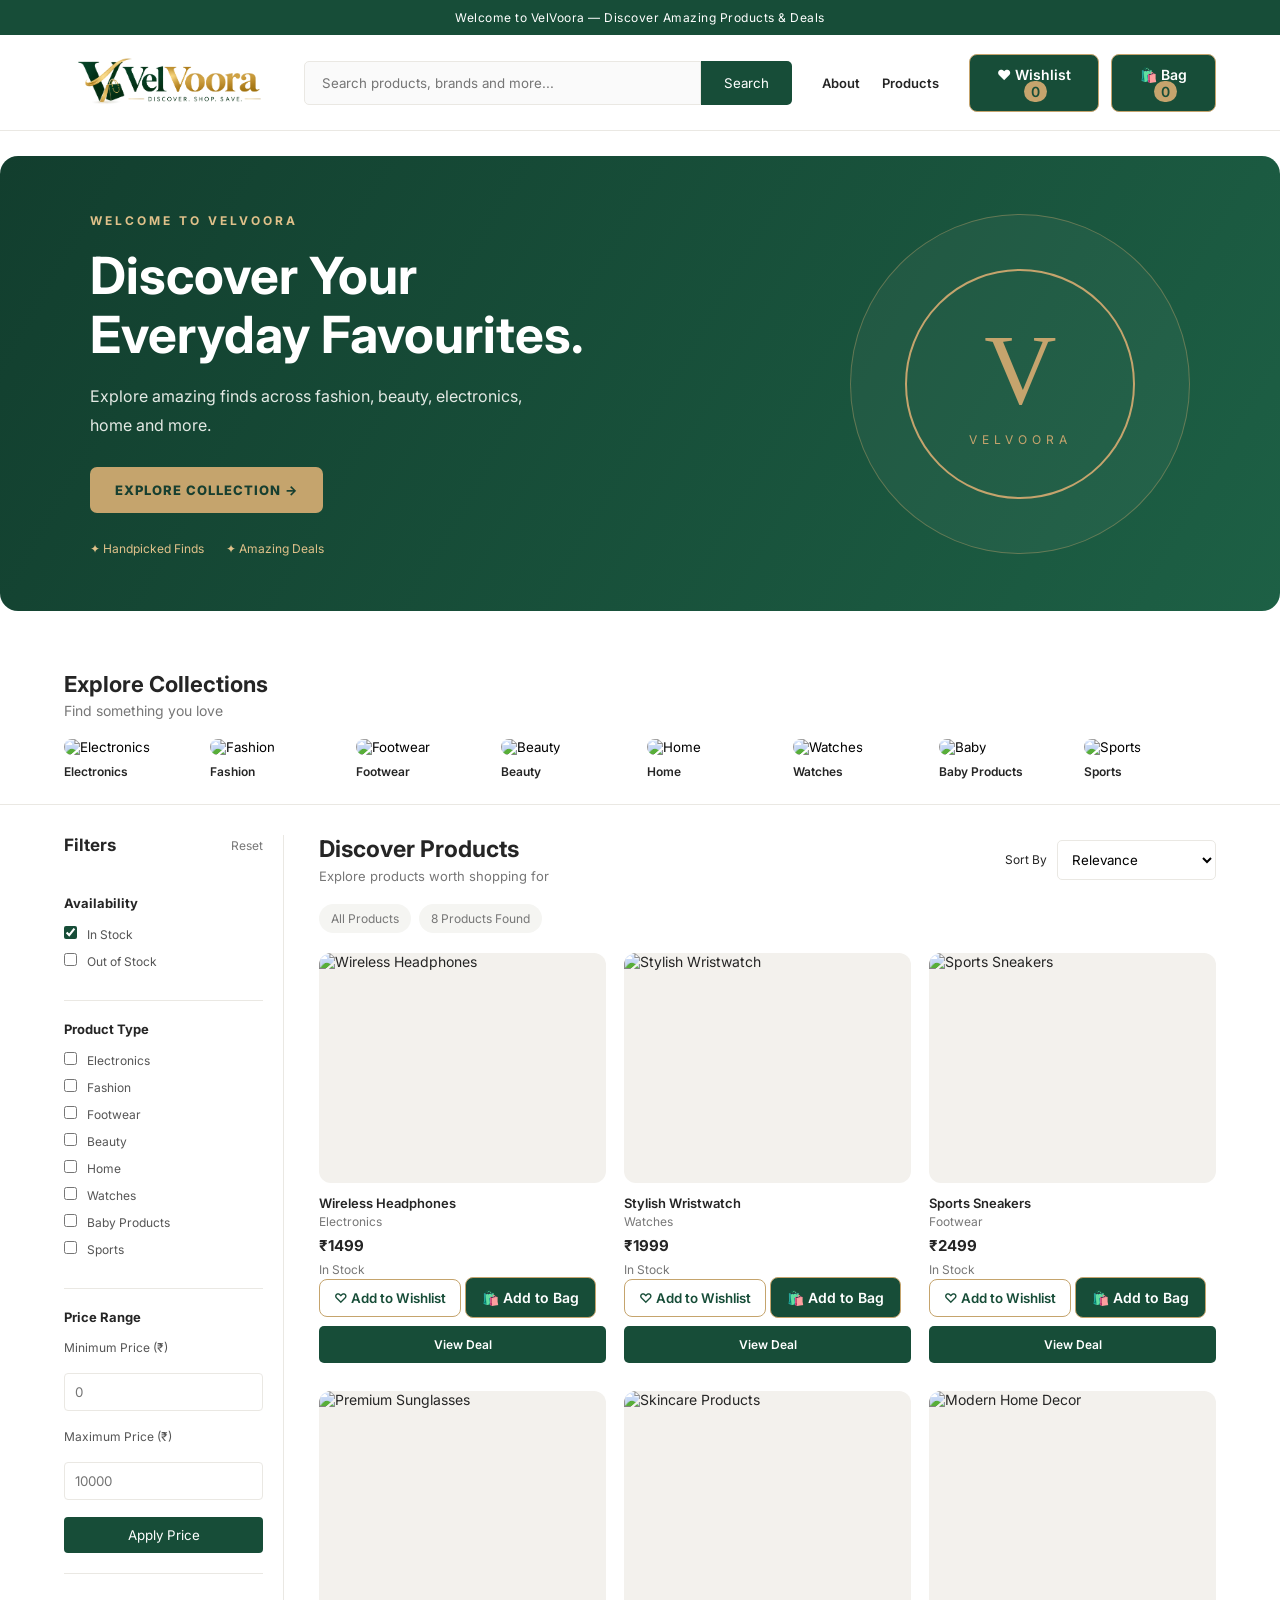
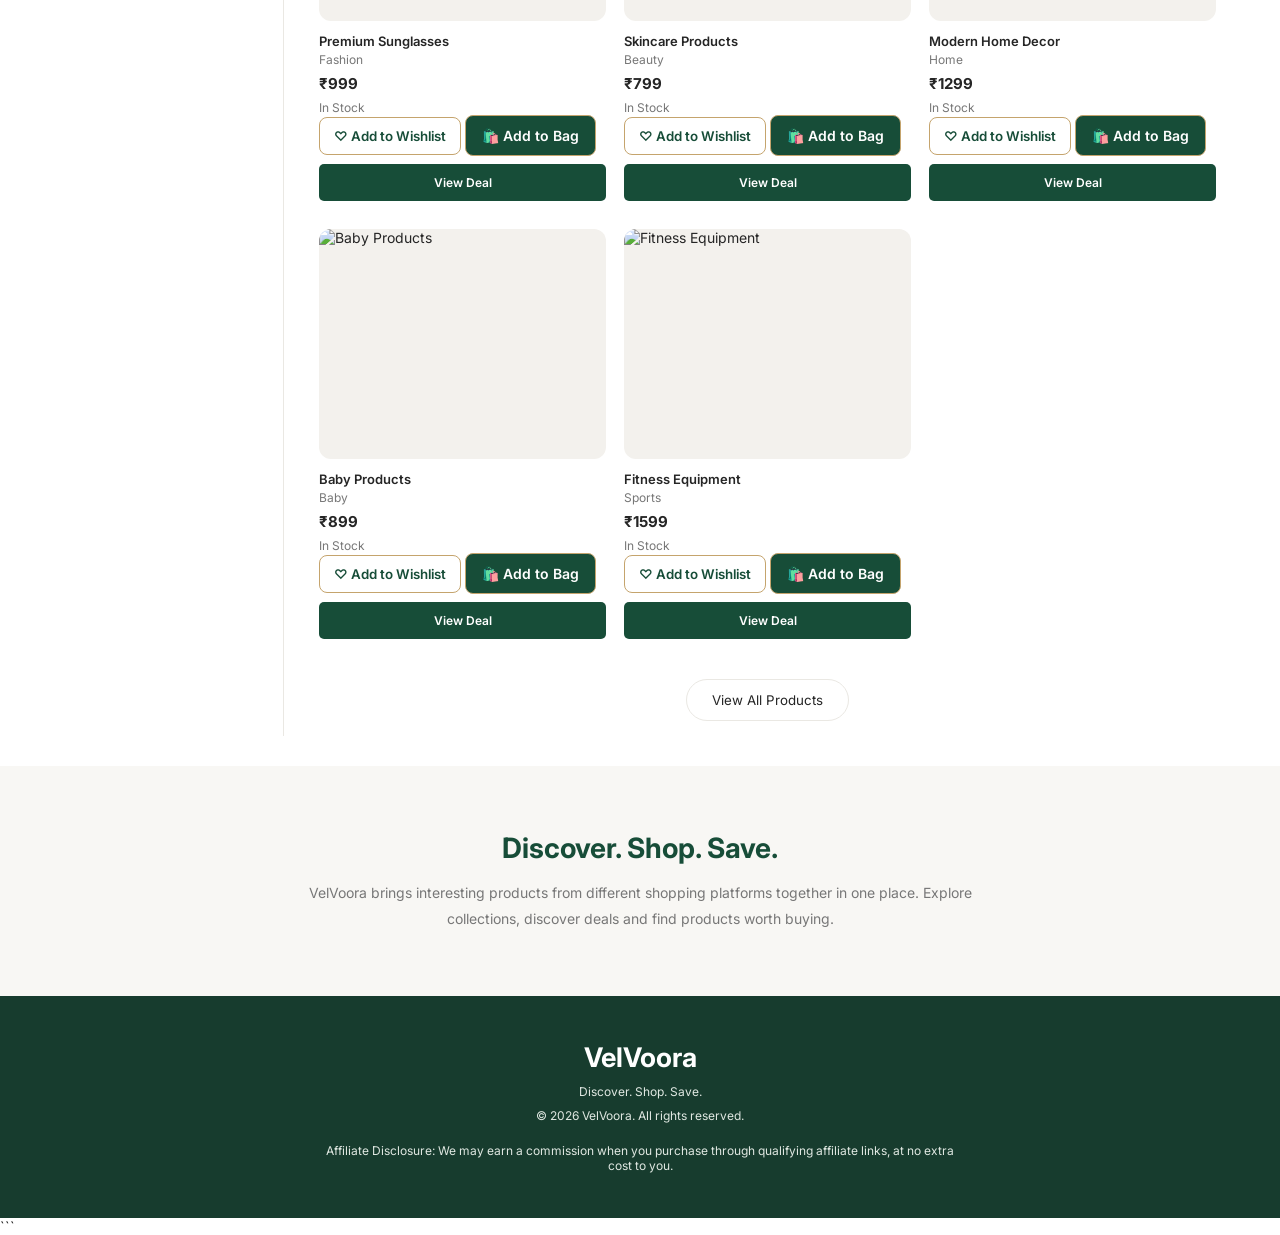
==== index.html @ d13cd53c "Add files via upload" ====
<!DOCTYPE html>

<html lang="en">
<head>
    <meta charset="UTF-8">
    <meta name="viewport" content="width=device-width, initial-scale=1.0">
    <title>VelVoora | Discover. Shop. Save.</title>
    <link rel="stylesheet" href="style.css">
    <link rel="preconnect" href="https://fonts.googleapis.com">
    <link href="https://fonts.googleapis.com/css2?family=Inter:wght@400;500;600;700;800&display=swap" rel="stylesheet">
</head>

<body>

<!-- Announcement Bar -->
<div class="top-bar">
    Welcome to VelVoora — Discover Amazing Products & Deals
</div>

<!-- Main Header -->
<header class="main-header">
    <a href="#" class="logo">
    <img src="./velvoora-logo.png" alt="VelVoora Logo">
</a>

    <div class="search-box">
        <input type="text" id="searchInput"
            placeholder="Search products, brands and more...">
        <button onclick="searchProducts()">Search</button>
    </div>

    <div class="header-actions">
        <a href="#about">About</a>
        <a href="#products">Products</a>
    </div>
    <div class="shopping-actions">
    <button class="header-action" onclick="showWishlist()">
        ❤️ Wishlist <span id="wishlistCount">0</span>
    </button>

    <button class="header-action" onclick="showCart()">
        🛍️ Bag <span id="cartCount">0</span>
    </button>
</div>
</header>
<!-- VELVOORA PREMIUM HERO BANNER -->

<section class="hero-banner">

    <div class="hero-content">

        <span class="hero-tag">WELCOME TO VELVOORA</span>

        <h1>Discover Your<br>Everyday Favourites.</h1>

        <p>
            Explore amazing finds across fashion, beauty,
            electronics, home and more.
        </p>

        <a href="#products" class="hero-button">
            EXPLORE COLLECTION →
        </a>

        <div class="hero-features">
            <span>✦ Handpicked Finds</span>
            <span>✦ Amazing Deals</span>
        </div>

    </div>

    <div class="hero-decoration">
        <div class="hero-circle">
            <span>V</span>
            <small>VELVOORA</small>
        </div>
    </div>

</section>
<!-- TRENDING PRODUCTS SECTION -->
<section class="trending-section" id="trendingSection">

    <div class="trending-heading">
        <div>
            <span class="section-tag">HANDPICKED FOR YOU</span>
            <h2>🔥 Trending Now</h2>
            <p>Discover the products everyone is loving.</p>
        </div>

        <a href="#products">Explore All →</a>
    </div>

    <div class="product-grid" id="trendingProductGrid"></div>

</section>
<!-- Category Gallery -->
<section class="category-section">
    <div class="section-heading">
        <h2>Explore Collections</h2>
        <p>Find something you love</p>
    </div>

    <div class="category-gallery">

        <button class="category-card" onclick="filterCategory('Electronics')">
            <img src="https://images.unsplash.com/photo-1498049794561-7780e7231661?w=500" alt="Electronics">
            <span>Electronics</span>
        </button>

        <button class="category-card" onclick="filterCategory('Fashion')">
            <img src="https://images.unsplash.com/photo-1483985988355-763728e1935b?w=500" alt="Fashion">
            <span>Fashion</span>
        </button>

        <button class="category-card" onclick="filterCategory('Footwear')">
            <img src="https://images.unsplash.com/photo-1542291026-7eec264c27ff?w=500" alt="Footwear">
            <span>Footwear</span>
        </button>

        <button class="category-card" onclick="filterCategory('Beauty')">
            <img src="https://images.unsplash.com/photo-1608248543803-ba4f8c70ae0b?w=500" alt="Beauty">
            <span>Beauty</span>
        </button>

        <button class="category-card" onclick="filterCategory('Home')">
            <img src="https://images.unsplash.com/photo-1616486338812-3dadae4b4ace?w=500" alt="Home">
            <span>Home</span>
        </button>

        <button class="category-card" onclick="filterCategory('Watches')">
            <img src="https://images.unsplash.com/photo-1523275335684-37898b6baf30?w=500" alt="Watches">
            <span>Watches</span>
        </button>

        <button class="category-card" onclick="filterCategory('Baby')">
            <img src="https://images.unsplash.com/photo-1519689680058-324335c77eba?w=500" alt="Baby">
            <span>Baby Products</span>
        </button>

        <button class="category-card" onclick="filterCategory('Sports')">
            <img src="https://images.unsplash.com/photo-1534438327276-14e5300c3a48?w=500" alt="Sports">
            <span>Sports</span>
        </button>

    </div>
</section>

<!-- Main Shopping Area -->
<main class="shopping-layout" id="products">

    <!-- Left Filter Sidebar -->
    <aside class="filter-sidebar">

        <div class="filter-heading">
            <h3>Filters</h3>
            <button onclick="resetFilters()">Reset</button>
        </div>

        <div class="filter-group">
            <h4>Availability</h4>

            <label>
                <input type="checkbox" id="inStock" checked>
                In Stock
            </label>

            <label>
                <input type="checkbox" id="outStock">
                Out of Stock
            </label>
        </div>

        <div class="filter-group">
            <h4>Product Type</h4>

            <label><input type="checkbox" class="category-filter" value="Electronics"> Electronics</label>
            <label><input type="checkbox" class="category-filter" value="Fashion"> Fashion</label>
            <label><input type="checkbox" class="category-filter" value="Footwear"> Footwear</label>
            <label><input type="checkbox" class="category-filter" value="Beauty"> Beauty</label>
            <label><input type="checkbox" class="category-filter" value="Home"> Home</label>
            <label><input type="checkbox" class="category-filter" value="Watches"> Watches</label>
            <label><input type="checkbox" class="category-filter" value="Baby"> Baby Products</label>
            <label><input type="checkbox" class="category-filter" value="Sports"> Sports</label>
        </div>

        <div class="filter-group">
            <h4>Price Range</h4>

            <label for="minPrice">Minimum Price (₹)</label>
            <input type="number" id="minPrice" placeholder="0" min="0">

            <label for="maxPrice">Maximum Price (₹)</label>
            <input type="number" id="maxPrice" placeholder="10000" min="0">

            <button class="apply-filter" onclick="applyFilters()">Apply Price</button>
        </div>

    </aside>

    <!-- Product Listing -->
    <section class="product-section">

        <div class="product-toolbar">
            <div>
                <h2>Discover Products</h2>
                <p>Explore products worth shopping for</p>
            </div>

            <div class="sort-box">
                <label for="sortSelect">Sort By</label>

                <select id="sortSelect" onchange="sortProducts()">
                    <option value="default">Relevance</option>
                    <option value="low">Price: Low to High</option>
                    <option value="high">Price: High to Low</option>
                    <option value="name">Name: A to Z</option>
                </select>
            </div>
        </div>

        <div class="active-filters" id="activeFilters">
            <span>All Products</span>
        </div>

        <div id="productGrid" class="product-grid">
            <!-- Products will load here through JavaScript -->
        </div>

        <div class="pagination">
            <button onclick="showAllProducts()">View All Products</button>
        </div>

    </section>

</main>

<!-- About -->
<section class="about-section" id="about">
    <h2>Discover. Shop. Save.</h2>
    <p>
        VelVoora brings interesting products from different shopping
        platforms together in one place. Explore collections, discover
        deals and find products worth buying.
    </p>
</section>

<!-- Footer -->
<footer>
    <h2>VelVoora</h2>
    <p>Discover. Shop. Save.</p>
    <p>© 2026 VelVoora. All rights reserved.</p>
    <p class="disclosure">
        Affiliate Disclosure: We may earn a commission when you purchase
        through qualifying affiliate links, at no extra cost to you.
    </p>
</footer>
<!-- MOBILE BOTTOM NAVIGATION -->

<nav class="mobile-bottom-nav">

```
<button onclick="window.scrollTo({top: 0, behavior: 'smooth'})">
    <span>🏠</span>
    <small>Home</small>
</button>

<button onclick="document.querySelector('.category-gallery').scrollIntoView({behavior: 'smooth'})">
    <span>📂</span>
    <small>Categories</small>
</button>

<button onclick="showWishlist()">
    <span>❤️</span>
    <small>Wishlist <b id="mobileWishlistCount">0</b></small>
</button>

<button onclick="showCart()">
    <span>🛍️</span>
    <small>Bag <b id="mobileCartCount">0</b></small>
</button>
```

</nav>
<script src="script.js"></script>
```

</body>
</html>
---- style.css ----
/* =================================
   VELVOORA PREMIUM STORE DESIGN
================================= */

:root {
    --green: #174d38;
    --gold: #c5a46d;
    --cream: #f8f7f4;
    --white: #ffffff;
    --dark: #252525;
    --muted: #777777;
    --border: #eae8e3;
}

* {
    margin: 0;
    padding: 0;
    box-sizing: border-box;
}

html {
    scroll-behavior: smooth;
}

body {
    font-family: 'Inter', Arial, sans-serif;
    background: var(--white);
    color: var(--dark);
    font-size: 14px;
}

button, input, select {
    font-family: inherit;
}

button {
    cursor: pointer;
}

/* ANNOUNCEMENT BAR */

.top-bar {
    background: var(--green);
    color: white;
    text-align: center;
    padding: 10px;
    font-size: 12px;
    letter-spacing: .5px;
}

/* HEADER */

.main-header {
    min-height: 85px;
    padding: 15px 5%;
    display: flex;
    align-items: center;
    justify-content: space-between;
    gap: 30px;
    border-bottom: 1px solid var(--border);
    background: white;
}

.logo img {
    width: 210px;
    height: 65px;
    display: block;
    object-fit: contain;
}

.logo span {
    color: var(--gold);
}

.search-box {
    display: flex;
    width: 45%;
    max-width: 550px;
}

.search-box input {
    width: 100%;
    padding: 13px 17px;
    border: 1px solid var(--border);
    border-radius: 5px 0 0 5px;
    outline: none;
    background: #fafafa;
}

.search-box input:focus {
    border-color: var(--green);
}

.search-box button {
    background: var(--green);
    color: white;
    border: none;
    padding: 0 23px;
    border-radius: 0 5px 5px 0;
}

.header-actions {
    display: flex;
    gap: 22px;
}

.header-actions a {
    text-decoration: none;
    color: var(--dark);
    font-weight: 600;
    font-size: 13px;
}

.header-actions a:hover {
    color: var(--green);
}

/* CATEGORY GALLERY */

.category-section {
    padding: 35px 5% 25px;
}

.section-heading {
    margin-bottom: 20px;
}

.section-heading h2 {
    font-size: 22px;
    font-weight: 700;
}

.section-heading p {
    color: var(--muted);
    margin-top: 5px;
}

.category-gallery {
    display: grid;
    grid-template-columns: repeat(8, minmax(0, 1fr));
    gap: 14px;
}

.category-card {
    background: white;
    border: none;
    text-align: left;
    overflow: hidden;
}

.category-card img {
    width: 100%;
    height: 125px;
    object-fit: cover;
    border-radius: 10px;
    transition: .3s;
}

.category-card:hover img {
    transform: scale(1.04);
}

.category-card span {
    display: block;
    padding-top: 9px;
    font-size: 12px;
    font-weight: 600;
    color: var(--dark);
}

/* SHOPPING LAYOUT */

.shopping-layout {
    display: grid;
    grid-template-columns: 220px minmax(0, 1fr);
    gap: 35px;
    padding: 30px 5%;
    border-top: 1px solid var(--border);
}

/* FILTER SIDEBAR */

.filter-sidebar {
    padding-right: 20px;
    border-right: 1px solid var(--border);
}

.filter-heading {
    display: flex;
    justify-content: space-between;
    align-items: center;
    margin-bottom: 20px;
}

.filter-heading h3 {
    font-size: 17px;
}

.filter-heading button {
    border: none;
    background: none;
    color: var(--muted);
    font-size: 12px;
}

.filter-group {
    border-bottom: 1px solid var(--border);
    padding: 20px 0;
}

.filter-group h4 {
    font-size: 13px;
    margin-bottom: 15px;
}

.filter-group label {
    display: block;
    font-size: 12px;
    color: #555;
    margin: 11px 0;
}

.filter-group input[type="checkbox"] {
    accent-color: var(--green);
    margin-right: 7px;
}

.filter-group input[type="number"] {
    width: 100%;
    padding: 10px;
    border: 1px solid var(--border);
    border-radius: 4px;
    margin: 7px 0;
    outline: none;
}

.apply-filter {
    width: 100%;
    padding: 10px;
    background: var(--green);
    color: white;
    border: none;
    border-radius: 4px;
    margin-top: 10px;
}

/* PRODUCT TOOLBAR */

.product-toolbar {
    display: flex;
    align-items: center;
    justify-content: space-between;
    gap: 15px;
    margin-bottom: 20px;
}

.product-toolbar h2 {
    font-size: 23px;
}

.product-toolbar p {
    color: var(--muted);
    margin-top: 5px;
    font-size: 13px;
}

.sort-box {
    display: flex;
    align-items: center;
    gap: 10px;
    font-size: 12px;
}

.sort-box select {
    padding: 10px;
    border: 1px solid var(--border);
    border-radius: 5px;
    background: white;
    outline: none;
}

/* ACTIVE FILTERS */

.active-filters {
    display: flex;
    flex-wrap: wrap;
    gap: 8px;
    margin-bottom: 20px;
    color: var(--muted);
    font-size: 12px;
}

.active-filters span {
    background: #f5f5f2;
    padding: 7px 12px;
    border-radius: 20px;
}

/* PRODUCT GRID */

.product-grid {
    display: grid;
    grid-template-columns: repeat(3, minmax(0, 1fr));
    gap: 28px 18px;
}

.product-card {
    position: relative;
    background: white;
    min-width: 0;
    border: none;
    transition: .25s;
}

.product-card:hover {
    transform: translateY(-4px);
}

.product-card img {
    display: block;
    width: 100%;
    height: 230px;
    object-fit: cover;
    border-radius: 12px;
    background: #f3f1ed;
}

.product-card h3 {
    font-size: 13px;
    font-weight: 600;
    padding: 12px 0 3px;
}

.product-card p {
    color: var(--muted);
    font-size: 12px;
    padding: 0;
}

.product-card h4 {
    font-size: 15px;
    padding: 7px 0;
    color: var(--dark);
}

.buy-btn {
    display: block;
    text-align: center;
    background: var(--green);
    color: white;
    padding: 11px;
    border-radius: 5px;
    margin-top: 8px;
    text-decoration: none;
    font-size: 12px;
    font-weight: 600;
}

.buy-btn:hover {
    background: #0e3828;
}

/* PAGINATION */

.pagination {
    display: flex;
    justify-content: center;
    padding: 40px 0 15px;
}

.pagination button {
    padding: 12px 25px;
    background: white;
    border: 1px solid var(--border);
    border-radius: 25px;
    color: var(--dark);
}

.pagination button:hover {
    background: var(--green);
    color: white;
}

/* ABOUT */

.about-section {
    text-align: center;
    padding: 65px 10%;
    background: var(--cream);
}

.about-section h2 {
    font-size: 28px;
    color: var(--green);
    margin-bottom: 15px;
}

.about-section p {
    max-width: 700px;
    margin: auto;
    color: var(--muted);
    line-height: 1.8;
}

/* FOOTER */

footer {
    background: #173c2e;
    color: white;
    text-align: center;
    padding: 45px 8%;
}

footer h2 {
    font-size: 27px;
    margin-bottom: 10px;
}

footer p {
    color: #e0e8e2;
    margin: 9px 0;
    font-size: 12px;
}

.disclosure {
    max-width: 650px;
    margin: 20px auto 0;
}

/* MOBILE DESIGN */

@media(max-width: 1000px) {
    .category-gallery {
        grid-template-columns: repeat(4, 1fr);
    }
    @media (max-width: 650px) {
    .logo img {
        width: 180px;
    }
}

    .product-grid {
        grid-template-columns: repeat(2, 1fr);
    }

    .main-header {
        flex-wrap: wrap;
    }
}

@media(max-width: 650px) {
    .main-header {
        flex-direction: column;
        gap: 15px;
    }

    .search-box {
        width: 100%;
    }

    .header-actions {
        justify-content: center;
    }

    .category-gallery {
        grid-template-columns: repeat(2, 1fr);
    }

    .category-card img {
        height: 140px;
    }

    .shopping-layout {
        grid-template-columns: 1fr;
    }

    .filter-sidebar {
        border-right: none;
        border-bottom: 1px solid var(--border);
        padding-bottom: 20px;
    }

    .product-toolbar {
        align-items: flex-start;
        flex-direction: column;
    }

    .product-grid {
        grid-template-columns: repeat(2, minmax(0, 1fr));
        gap: 20px 12px;
    }

    .product-card img {
        height: 160px;
    }
}
/* Wishlist and Shopping Bag buttons */
.shopping-actions {
    display: flex;
    align-items: center;
    gap: 12px;
}

.header-action {
    background: #174d38;
    color: white;
    border: 1px solid #c5a46d;
    padding: 11px 16px;
    border-radius: 8px;
    font-size: 14px;
    font-weight: 600;
    cursor: pointer;
    transition: 0.3s ease;
}

.header-action:hover {
    background: #c5a46d;
    color: #174d38;
}

.header-action span {
    background: #c5a46d;
    color: #174d38;
    padding: 2px 7px;
    border-radius: 20px;
    margin-left: 4px;
}

@media (max-width: 600px) {
    .shopping-actions {
        justify-content: center;
        flex-wrap: wrap;
        margin: 10px 0;
    }
}
/* PREMIUM WISHLIST BUTTON */
.wishlist-btn {
    background: #ffffff !important;
    color: #174d38 !important;
    border: 1px solid #c5a46d !important;
    padding: 10px 14px;
    border-radius: 8px;
    font-weight: 600;
    cursor: pointer;
    transition: all 0.3s ease;
}

.wishlist-btn:hover {
    background: #174d38 !important;
    color: #ffffff !important;
    border-color: #174d38 !important;
}

/* WISHLIST BUTTON WHEN PRODUCT IS SAVED */
.wishlist-btn.active {
    background: #f8eee9 !important;
    color: #b23a48 !important;
    border-color: #b23a48 !important;
}
/* WISHLIST PAGE */

.wishlist-modal {
    position: fixed;
    inset: 0;
    background: rgba(0, 0, 0, 0.65);
    z-index: 9999;
    display: flex;
    justify-content: center;
    align-items: center;
    padding: 20px;
}

.wishlist-content {
    background: #ffffff;
    width: 100%;
    max-width: 750px;
    max-height: 85vh;
    overflow-y: auto;
    padding: 30px;
    border-radius: 15px;
    position: relative;
}

.wishlist-content h2 {
    color: #174d38;
    margin-bottom: 25px;
}

.wishlist-close {
    position: absolute;
    right: 20px;
    top: 15px;
    border: none;
    background: none;
    font-size: 30px;
    cursor: pointer;
}

.wishlist-item {
    display: flex;
    gap: 20px;
    padding: 18px 0;
    border-bottom: 1px solid #eeeeee;
}

.wishlist-item img {
    width: 120px;
    height: 120px;
    object-fit: contain;
    border-radius: 10px;
}

.wishlist-details h3 {
    color: #174d38;
    margin-bottom: 8px;
}

.wishlist-details p {
    font-weight: bold;
    margin-bottom: 12px;
}

.wishlist-details button {
    padding: 9px 13px;
    margin: 4px;
    border-radius: 6px;
    border: 1px solid #174d38;
    cursor: pointer;
}

.wishlist-details button:first-of-type {
    background: #174d38;
    color: white;
}

.wishlist-details .remove-wishlist {
    background: white;
    color: #b23a48;
    border-color: #b23a48;
}

.empty-wishlist {
    text-align: center;
    padding: 50px 15px;
    color: #666;
}

@media (max-width: 600px) {
    .wishlist-content {
        padding: 20px;
    }

    .wishlist-item img {
        width: 85px;
        height: 85px;
    }
}
/* =================================
   VELVOORA SHOPPING BAG
================================= */

.cart-modal {
    position: fixed;
    inset: 0;
    background: rgba(0, 0, 0, 0.65);
    z-index: 9999;
    display: flex;
    justify-content: center;
    align-items: center;
    padding: 20px;
}

.cart-content {
    background: #ffffff;
    width: 100%;
    max-width: 850px;
    max-height: 90vh;
    overflow-y: auto;
    padding: 30px;
    border-radius: 15px;
    position: relative;
}

.cart-content h2 {
    color: #174d38;
    margin-bottom: 25px;
}

.cart-close {
    position: absolute;
    right: 20px;
    top: 12px;
    background: none;
    border: none;
    font-size: 30px;
    cursor: pointer;
}

.cart-item {
    display: flex;
    align-items: center;
    gap: 20px;
    padding: 20px 0;
    border-bottom: 1px solid #eeeeee;
}

.cart-item img {
    width: 110px;
    height: 110px;
    object-fit: contain;
    border-radius: 10px;
}

.cart-details {
    flex: 1;
}

.cart-details h3 {
    color: #174d38;
    margin-bottom: 8px;
}

.cart-details p {
    font-weight: bold;
    margin-bottom: 10px;
}

.quantity-controls {
    display: flex;
    align-items: center;
    gap: 15px;
    margin: 10px 0;
}

.quantity-controls button {
    width: 32px;
    height: 32px;
    background: #174d38;
    color: white;
    border: none;
    border-radius: 5px;
    font-size: 20px;
    cursor: pointer;
}

.quantity-controls span {
    font-weight: bold;
}

.remove-cart {
    background: white;
    color: #b23a48;
    border: 1px solid #b23a48;
    padding: 6px 12px;
    border-radius: 5px;
    cursor: pointer;
}

.cart-subtotal {
    font-weight: bold;
    color: #174d38;
}

.cart-summary {
    background: #f8f7f4;
    padding: 22px;
    margin-top: 25px;
    border-radius: 10px;
}

.cart-summary h3 {
    color: #174d38;
    margin-bottom: 15px;
}

.summary-row {
    display: flex;
    justify-content: space-between;
    gap: 12px;
    margin: 12px 0;
}

.total-row {
    border-top: 1px solid #dddddd;
    padding-top: 15px;
    font-size: 19px;
    font-weight: bold;
    color: #174d38;
}

.checkout-btn {
    width: 100%;
    background: #174d38;
    color: white;
    border: 1px solid #c5a46d;
    padding: 16px;
    border-radius: 8px;
    margin-top: 15px;
    font-weight: bold;
    cursor: pointer;
}

.checkout-btn:hover {
    background: #c5a46d;
    color: #174d38;
}

.checkout-note {
    text-align: center;
    font-size: 12px;
    color: #777;
    margin-top: 12px;
}

.empty-cart {
    text-align: center;
    padding: 50px 15px;
    color: #666;
}

@media (max-width: 600px) {
    .cart-content {
        padding: 20px;
    }

    .cart-item {
        gap: 10px;
        flex-wrap: wrap;
    }

    .cart-item img {
        width: 80px;
        height: 80px;
    }

    .cart-subtotal {
        width: 100%;
        text-align: right;
    }
}
/* VELVOORA AFFILIATE CHECKOUT */

.affiliate-checkout-content {
    max-width: 750px;
}

.affiliate-intro {
    color: #666;
    line-height: 1.6;
    margin-bottom: 20px;
}

.affiliate-checkout-item {
    display: flex;
    justify-content: space-between;
    align-items: center;
    gap: 15px;
    padding: 20px 0;
    border-bottom: 1px solid #eeeeee;
}

.affiliate-checkout-item h3 {
    color: #174d38;
    margin-bottom: 8px;
}

.affiliate-checkout-item p {
    color: #666;
    margin: 5px 0;
}

.affiliate-checkout-item button {
    background: #174d38;
    color: white;
    border: 1px solid #c5a46d;
    padding: 12px 16px;
    border-radius: 7px;
    cursor: pointer;
    font-weight: 600;
}

.affiliate-checkout-item button:hover {
    background: #c5a46d;
    color: #174d38;
}

.missing-link {
    color: #b23a48 !important;
    font-size: 13px;
}

.affiliate-disclaimer {
    background: #f8f7f4;
    padding: 16px;
    margin-top: 25px;
    border-radius: 8px;
    color: #666;
    font-size: 13px;
    line-height: 1.6;
}

@media (max-width: 600px) {
    .affiliate-checkout-item {
        align-items: flex-start;
        flex-direction: column;
    }
}
/* =====================================
VELVOORA PREMIUM MOBILE EXPERIENCE
===================================== */

@media (max-width: 600px) {

body {
    overflow-x: hidden;
    font-size: 14px;
}

.top-bar {
    padding: 9px 10px;
    font-size: 11px;
    text-align: center;
}

.main-header {
    padding: 12px;
    gap: 12px;
    flex-direction: column;
}

.logo img {
    width: 175px;
    height: 55px;
}

.search-box {
    width: 100%;
    max-width: 100%;
}

.shopping-actions {
    width: 100%;
    justify-content: center;
    gap: 10px;
}

.header-action {
    padding: 10px 14px;
    font-size: 13px;
}

.category-gallery {
    display: grid;
    grid-template-columns: repeat(4, minmax(0, 1fr));
    gap: 10px;
    padding: 12px;
}

.category-gallery img {
    width: 100%;
    height: 65px;
    object-fit: cover;
    border-radius: 10px;
}

.product-layout {
    display: block;
    padding: 12px;
}

.filter-sidebar {
    width: 100%;
    margin-bottom: 18px;
}

.product-grid {
    display: grid;
    grid-template-columns: repeat(2, minmax(0, 1fr));
    gap: 12px;
}

.product-card {
    width: 100%;
    min-width: 0;
    border-radius: 12px;
    overflow: hidden;
}

.product-card img {
    width: 100%;
    height: 145px;
    object-fit: cover;
}

.product-card h3 {
    font-size: 13px;
    line-height: 1.4;
}

.product-card button {
    width: 100%;
    padding: 10px 5px;
    font-size: 12px;
}

.product-section {
    width: 100%;
}

.product-toolbar {
    flex-wrap: wrap;
    gap: 10px;
}

.product-toolbar select {
    max-width: 100%;
}

.wishlist-content,
.cart-content {
    width: 94%;
    max-height: 85vh;
    overflow-y: auto;
    padding: 16px;
}

.wishlist-item,
.cart-item {
    gap: 10px;
    flex-wrap: wrap;
}

footer {
    padding: 25px 15px;
    text-align: center;
}

}

@media (max-width: 380px) {

.product-grid {
    gap: 8px;
}

.product-card img {
    height: 120px;
}

.header-action {
    padding: 9px 11px;
    font-size: 12px;
}

}
/* =====================================
   VELVOORA MOBILE BOTTOM NAVIGATION
===================================== */

.mobile-bottom-nav {
    display: none;
}

@media (max-width: 600px) {

    body {
        padding-bottom: 85px;
    }

    .mobile-bottom-nav {
        display: flex;
        position: fixed;
        bottom: 0;
        left: 0;
        width: 100%;
        height: 72px;
        background: #174d38;
        border-top: 2px solid #c5a46d;
        justify-content: space-around;
        align-items: center;
        z-index: 9999;
        box-shadow: 0 -4px 15px rgba(0,0,0,0.12);
        padding-bottom: env(safe-area-inset-bottom);
    }

    .mobile-bottom-nav button {
        background: transparent;
        border: none;
        color: #ffffff;
        display: flex;
        flex-direction: column;
        align-items: center;
        justify-content: center;
        gap: 5px;
        cursor: pointer;
        flex: 1;
        height: 100%;
    }

    .mobile-bottom-nav button span {
        font-size: 21px;
    }

    .mobile-bottom-nav button small {
        font-size: 11px;
        font-weight: 600;
    }

    .mobile-bottom-nav button:active {
        color: #c5a46d;
        transform: scale(0.95);
    }
}
/* Hide Wishlist and Bag buttons from mobile header */

@media (max-width: 600px) {
    .main-header .shopping-actions {
        display: none !important;
    }
}
/* Hide desktop navigation links on mobile */

@media (max-width: 600px) {

    .main-header > nav,
    .main-header .nav-links {
        display: none !important;
    }

}
/* Hide header buttons and links on mobile */

@media (max-width: 600px) {

    .main-header .header-actions {
        display: none !important;
    }

    .main-header .shopping-actions {
        display: none !important;
    }

}
/* =====================================
   VELVOORA PREMIUM HERO BANNER
===================================== */

.hero-banner {
    position: relative;
    display: flex;
    align-items: center;
    justify-content: space-between;
    min-height: 390px;
    margin: 25px auto;
    padding: 55px 7%;
    max-width: 1450px;
    overflow: hidden;
    border-radius: 18px;
    background: linear-gradient(120deg, #123e2e, #1d6045);
    color: #ffffff;
}

.hero-content {
    position: relative;
    z-index: 2;
    max-width: 580px;
}

.hero-tag {
    display: inline-block;
    color: #e0c18a;
    font-size: 12px;
    font-weight: 700;
    letter-spacing: 3px;
    margin-bottom: 18px;
}

.hero-content h1 {
    font-size: clamp(32px, 4vw, 52px);
    line-height: 1.15;
    margin: 0 0 18px;
    color: #ffffff;
}

.hero-content p {
    max-width: 470px;
    color: #e3e9e4;
    font-size: 16px;
    line-height: 1.8;
    margin-bottom: 28px;
}

.hero-button {
    display: inline-block;
    background: #c5a46d;
    color: #173f30;
    text-decoration: none;
    padding: 15px 25px;
    border-radius: 7px;
    font-size: 13px;
    font-weight: 800;
    letter-spacing: 1px;
    transition: 0.3s ease;
}

.hero-button:hover {
    background: #ffffff;
    transform: translateY(-3px);
}

.hero-features {
    display: flex;
    flex-wrap: wrap;
    gap: 22px;
    margin-top: 28px;
    color: #e0c18a;
    font-size: 12px;
}

.hero-decoration {
    display: flex;
    align-items: center;
    justify-content: center;
    width: 340px;
    height: 340px;
    border: 1px solid rgba(197, 164, 109, 0.4);
    border-radius: 50%;
    background: rgba(255, 255, 255, 0.04);
}

.hero-circle {
    width: 230px;
    height: 230px;
    border: 2px solid #c5a46d;
    border-radius: 50%;
    display: flex;
    flex-direction: column;
    align-items: center;
    justify-content: center;
    color: #c5a46d;
}

.hero-circle span {
    font-size: 100px;
    font-family: Georgia, serif;
    line-height: 1;
}

.hero-circle small {
    font-size: 12px;
    letter-spacing: 5px;
    margin-top: 12px;
}

/* MOBILE HERO BANNER */

@media (max-width: 600px) {

    .hero-banner {
        min-height: auto;
        margin: 15px 12px;
        padding: 38px 22px;
        border-radius: 14px;
    }

    .hero-content {
        width: 100%;
    }

    .hero-content h1 {
        font-size: 32px;
    }

    .hero-content p {
        font-size: 14px;
    }

    .hero-decoration {
        display: none;
    }

    .hero-button {
        padding: 13px 18px;
        font-size: 12px;
    }

    .hero-features {
        gap: 12px;
        font-size: 11px;
    }
}
/* =====================================
   PREMIUM TRENDING PRODUCTS SECTION
===================================== */

.trending-section {
    max-width: 1400px;
    margin: 55px auto;
    padding: 35px;
    background: linear-gradient(135deg, #f8f7f2, #ffffff);
    border: 1px solid #eee5d4;
    border-radius: 18px;
    box-shadow: 0 8px 30px rgba(23, 77, 56, 0.06);
}

.trending-heading {
    display: flex;
    justify-content: space-between;
    align-items: center;
    gap: 20px;
    margin-bottom: 30px;
}

.section-tag {
    display: inline-block;
    color: #b18b4b;
    font-size: 11px;
    font-weight: 800;
    letter-spacing: 2px;
    margin-bottom: 9px;
}

.trending-heading h2 {
    color: #174d38;
    font-size: 32px;
    font-weight: 800;
    margin: 0 0 8px;
}

.trending-heading p {
    color: #777;
    font-size: 14px;
    margin: 0;
}

.trending-heading > a {
    background: #174d38;
    color: #fff;
    padding: 12px 20px;
    border-radius: 8px;
    text-decoration: none;
    font-size: 13px;
    font-weight: 700;
    transition: 0.3s;
}

.trending-heading > a:hover {
    background: #c5a46d;
    color: #174d38;
}

/* TRENDING PRODUCT CARDS */

#trendingProductGrid {
    display: grid;
    grid-template-columns: repeat(4, minmax(0, 1fr));
    gap: 22px;
}

#trendingProductGrid .product-card {
    position: relative;
    background: #fff;
    border: 1px solid #eee9df;
    border-radius: 14px;
    padding: 15px;
    overflow: hidden;
    transition: transform 0.3s ease, box-shadow 0.3s ease;
}

#trendingProductGrid .product-card:hover {
    transform: translateY(-7px);
    box-shadow: 0 12px 28px rgba(23, 77, 56, 0.12);
}

#trendingProductGrid .product-card::before {
    content: "⭐ TRENDING";
    position: absolute;
    top: 24px;
    left: 24px;
    background: #174d38;
    color: #fff;
    padding: 7px 11px;
    border-radius: 5px;
    font-size: 9px;
    font-weight: 800;
    letter-spacing: 0.8px;
    z-index: 2;
}

#trendingProductGrid .product-card img {
    width: 100%;
    height: 190px;
    object-fit: contain;
    border-radius: 9px;
    background: #faf9f6;
    margin-bottom: 12px;
}

#trendingProductGrid .product-card h3 {
    color: #174d38;
    font-size: 16px;
    font-weight: 700;
    margin: 8px 0;
}

#trendingProductGrid .product-card h4 {
    color: #b18b4b;
    font-size: 19px;
    font-weight: 800;
    margin: 10px 0;
}

#trendingProductGrid .product-card p {
    font-size: 12px;
    color: #777;
}

#trendingProductGrid .product-card .wishlist-btn,
#trendingProductGrid .product-card .header-action {
    width: 100%;
    margin: 5px 0;
}

#trendingProductGrid .product-card .buy-btn {
    display: block;
    text-align: center;
    background: #174d38;
    color: #fff;
    padding: 11px;
    margin-top: 10px;
    border-radius: 7px;
    text-decoration: none;
    font-weight: 700;
    font-size: 13px;
}

#trendingProductGrid .product-card .buy-btn:hover {
    background: #c5a46d;
    color: #174d38;
}

/* MOBILE DESIGN */

@media (max-width: 768px) {

    .trending-section {
        margin: 30px 12px;
        padding: 20px 13px;
        border-radius: 13px;
    }

    .trending-heading {
        align-items: flex-start;
    }

    .trending-heading h2 {
        font-size: 23px;
    }

    .trending-heading p {
        font-size: 12px;
    }

    .trending-heading > a {
        padding: 9px 11px;
        font-size: 11px;
        white-space: nowrap;
    }

    #trendingProductGrid {
        grid-template-columns: repeat(2, minmax(0, 1fr));
        gap: 12px;
    }

    #trendingProductGrid .product-card {
        padding: 10px;
    }

    #trendingProductGrid .product-card img {
        height: 130px;
    }

    #trendingProductGrid .product-card h3 {
        font-size: 13px;
    }

    #trendingProductGrid .product-card h4 {
        font-size: 16px;
    }

}
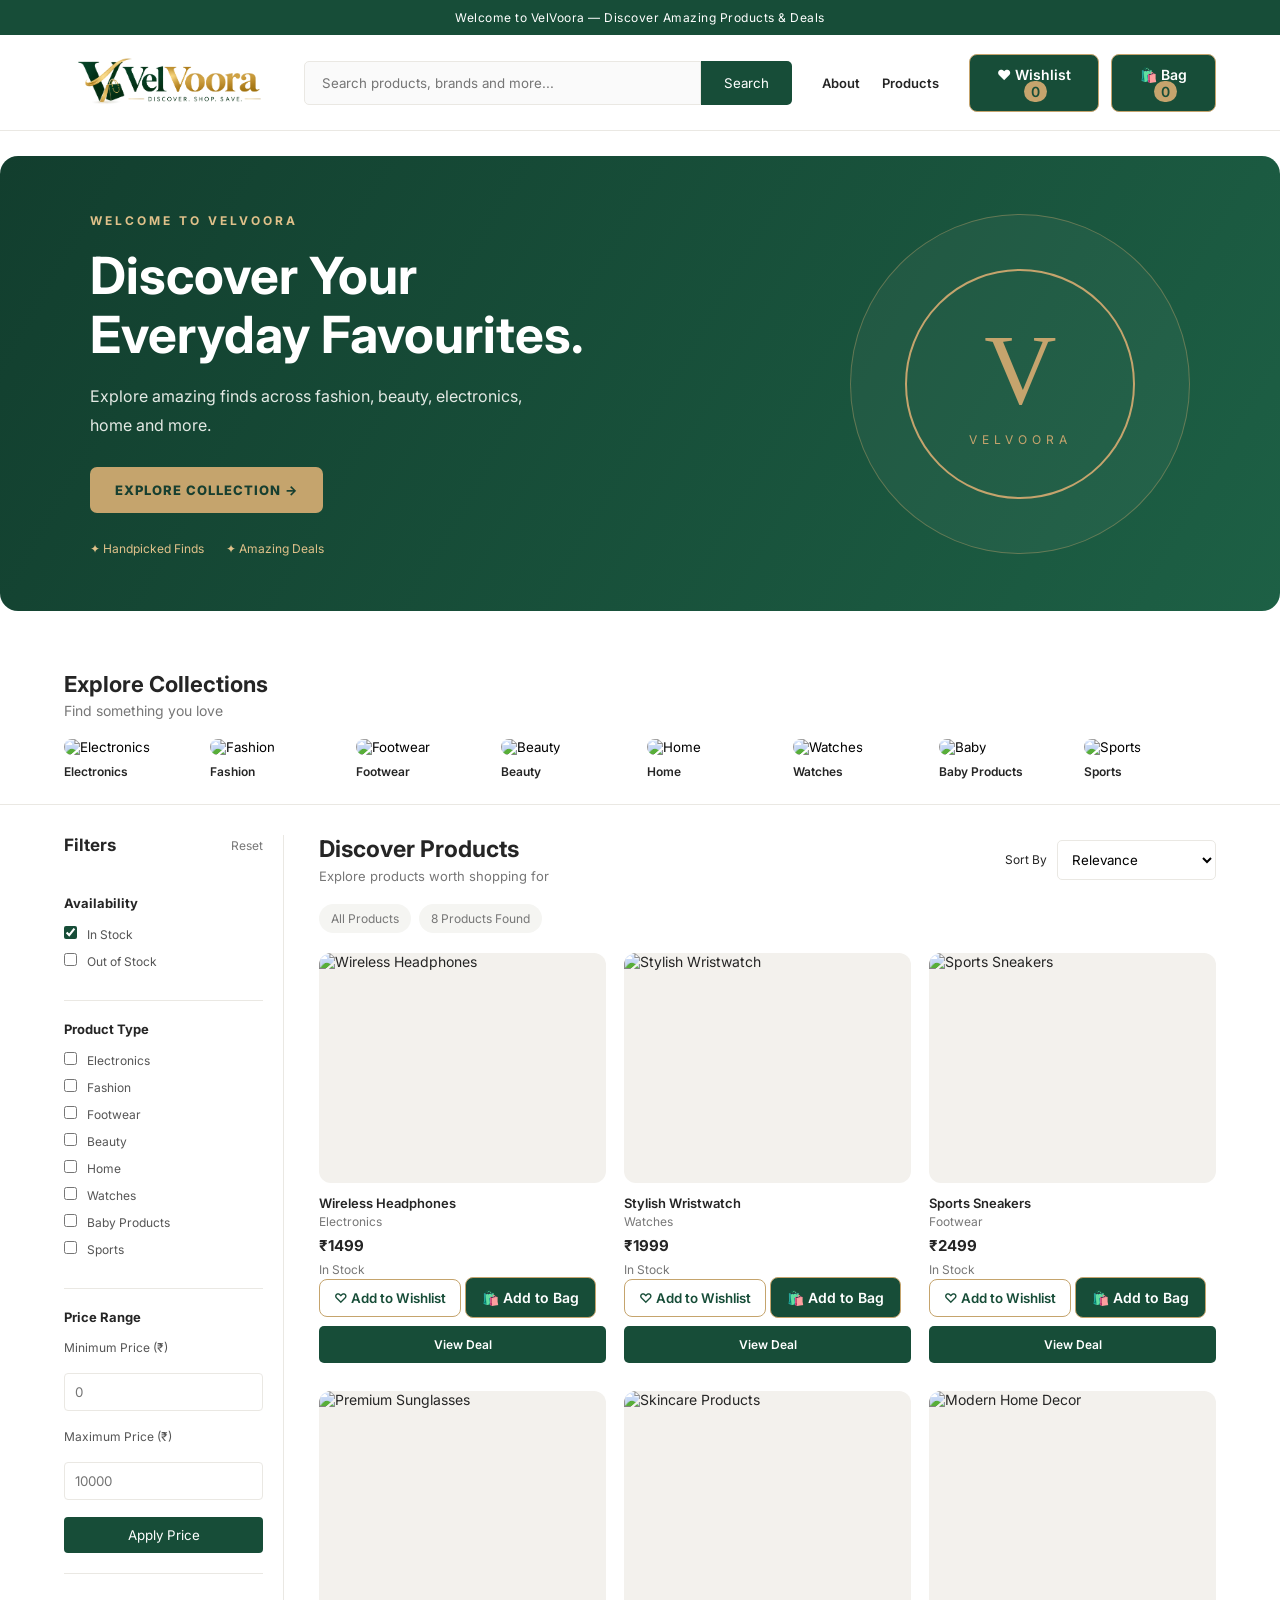
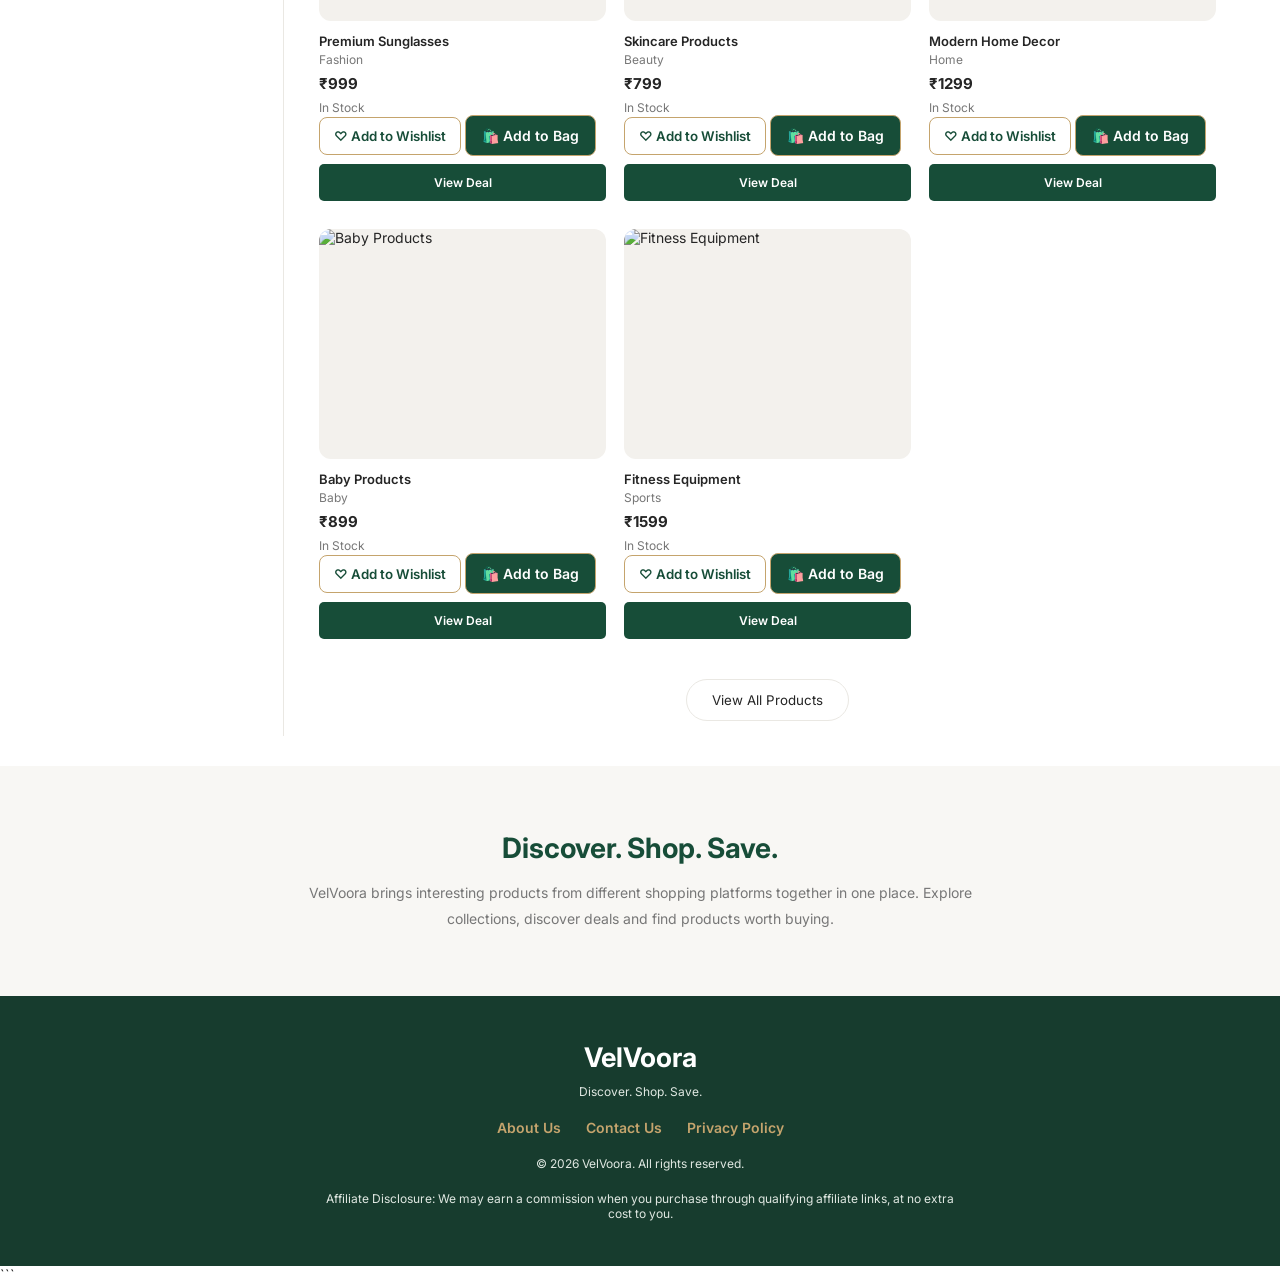
==== commit 3628a5a3: "Add files via upload" ====
--- a/index.html
+++ b/index.html
@@ -248,7 +248,15 @@
 <footer>
     <h2>VelVoora</h2>
     <p>Discover. Shop. Save.</p>
+
+    <div class="footer-links">
+        <a href="about.html">About Us</a>
+        <a href="contact.html">Contact Us</a>
+        <a href="privacy.html">Privacy Policy</a>
+    </div>
+
     <p>© 2026 VelVoora. All rights reserved.</p>
+
     <p class="disclosure">
         Affiliate Disclosure: We may earn a commission when you purchase
         through qualifying affiliate links, at no extra cost to you.
--- a/style.css
+++ b/style.css
@@ -1488,4 +1488,32 @@
         font-size: 16px;
     }
 
+}
+/* FOOTER PAGE LINKS */
+
+.footer-links {
+    display: flex;
+    justify-content: center;
+    flex-wrap: wrap;
+    gap: 25px;
+    margin: 20px 0;
+}
+
+.footer-links a {
+    color: #c5a46d;
+    text-decoration: none;
+    font-size: 14px;
+    font-weight: 600;
+    transition: 0.3s;
+}
+
+.footer-links a:hover {
+    color: white;
+    text-decoration: underline;
+}
+
+@media(max-width:600px) {
+    .footer-links {
+        gap: 15px;
+    }
 }
